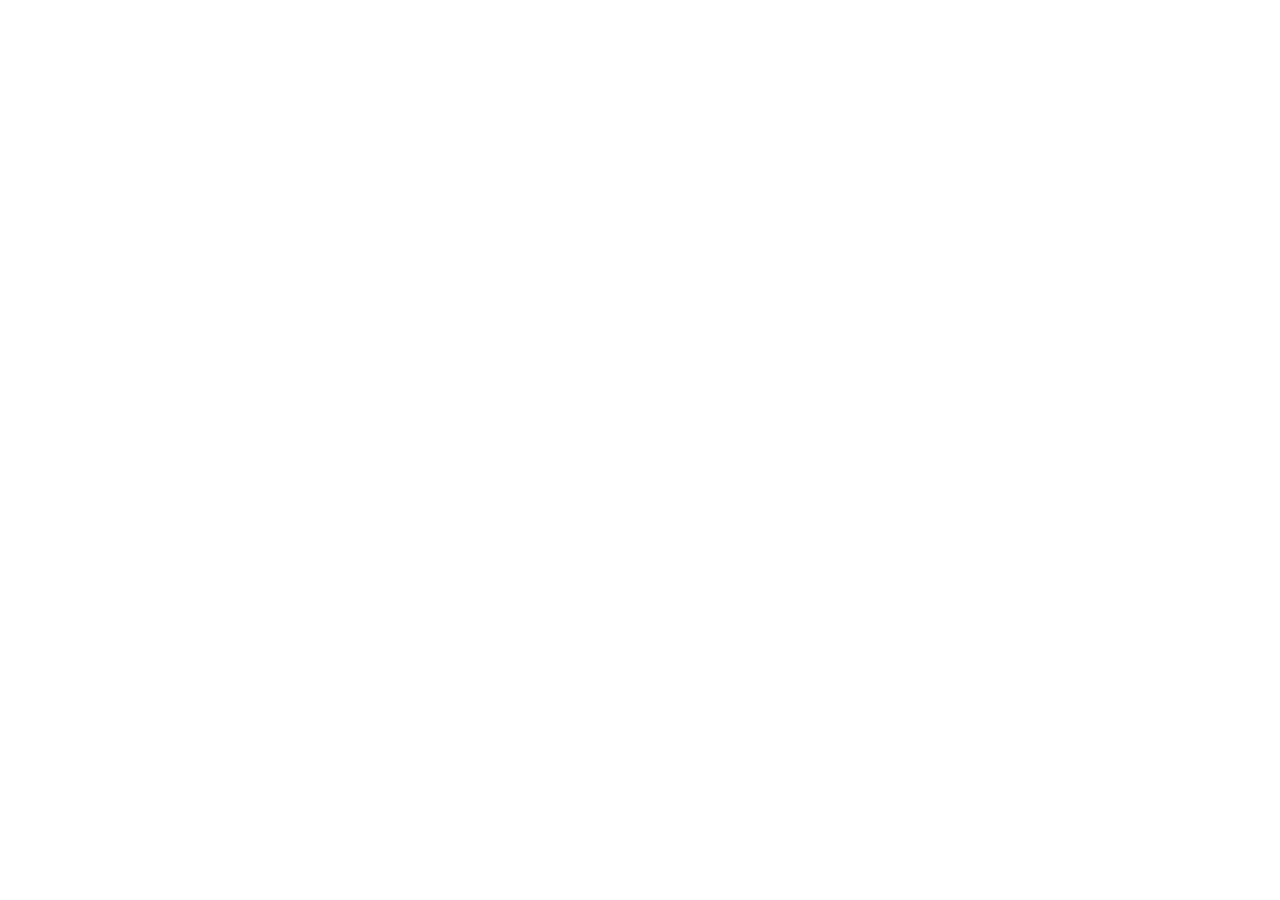
==== index.html @ 7ea9eaf2 "new add-ons" ====
<!DOCTYPE html>
<html lang="en">
<head>
    <meta charset="UTF-8">

    <meta name="viewport" content="width=device-width, initial-scale=1.0">

    <title>The Vinyl Frontier</title>

    <link rel="stylesheet" href="styles.css">
    <link rel="icon" href="/Images/vinyl icon.png">

    <link rel="preconnect" href="https://fonts.googleapis.com">
    <link rel="preconnect" href="https://fonts.gstatic.com" crossorigin>
    <link href="https://fonts.googleapis.com/css2?family=MuseoModerno:ital,wght@0,100..900;1,100..900&display=swap" rel="stylesheet">

    <link rel="preconnect" href="https://fonts.googleapis.com">
    <link rel="preconnect" href="https://fonts.gstatic.com" crossorigin>
    <link href="https://fonts.googleapis.com/css2?family=Funnel+Display:wght@300..800&display=swap" rel="stylesheet">

</head>

<body>
    
</body>

</html>
---- styles.css ----
* {
    padding: 0;
    margin: 0;
    box-sizing: border-box;
}

body {
    
}

.back-main {
    justify-content: center;
    display: flex;
    align-items: center;
    min-height: 100vh;
    font-family: "MuseoModerno", "Funnel Display";
    background-image: url(Images/vinyldarker.jpg); 
    background-size: cover;
    background-repeat: no-repeat;
    overflow: hidden;
}

.main {
    width: 350px;
    height: 500px;
    background: #62676B;
    border-radius: 40px;
    box-shadow: 5px 20px 50px #fff;
}

#check1 {
    display: none;
}

.signup {
    position: relative;
    width: 100%;
    height: 100%;
}

label {
    color: #151618;
    font-size: 2.3rem;
    justify-content: center;
    display: flex;
    margin: 60px;
    font-weight: bold;
    cursor: pointer;
    transition: .5s ease-in-out;
}

input {
    width: 60%;
    height: 20px;
    background: #CED3D6;
    justify-content: center;
    display: flex;
    margin: 20px auto;
    padding: 10px;
    border: none;
    outline: none;
    border-radius: 5px;
}

button {
    width: 60%;
    height: 30px;
    margin: 10px auto;
    justify-content: center;
    display: block;
    color: #151618;
    background: #CED3D6;
    font-size: 1em;
    font-weight: bold;
    margin-top: 20px;
    outline: none;
    border: none;
    border-radius: 5px;
    transition: .2s ease-in;
    cursor: pointer;
}

button:hover {
    background:#151618;
    color:#CED3D6;
}

.log:hover  {
    background: #62676B;
    color: #CED3D6;
}

.login {
    color: #CED3D6;
    height: 460px;
    background: #151618;
    border-radius: 40% / 10%;
    transform: translateY(-110px);
    transition: .8s ease-in-out;
}

.login label {
    color: #CED3D6;
    transform: scale(.6);
}

#check1:checked ~ .login {
    transform: translateY(-500px);
}

#checked:checked ~ .login label {
    transform: scale(1);
}

#checked:checked ~ .signup label {
    transform: scale(-6);
}
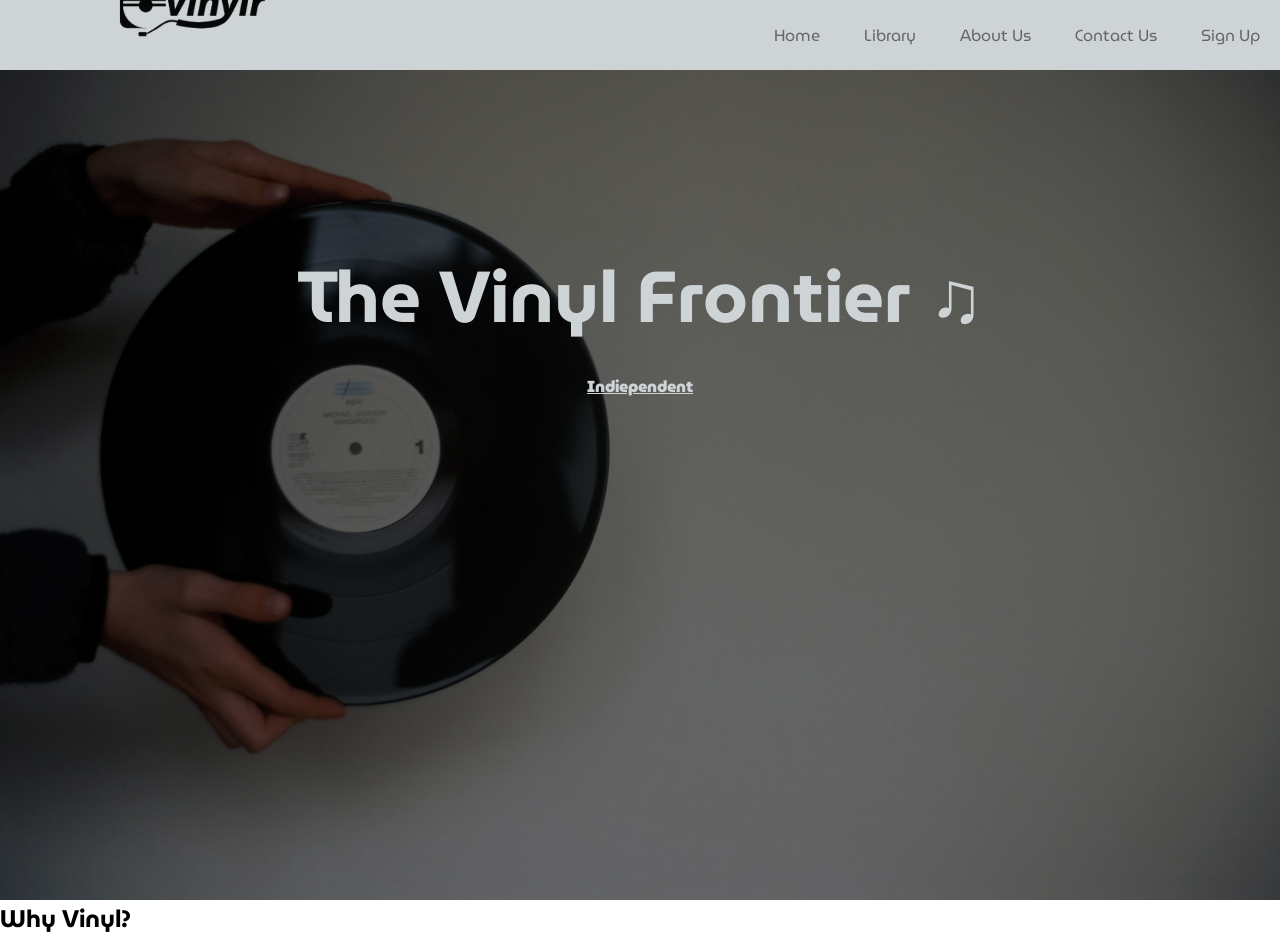
==== commit 319ccf30: "banner @1 done" ====
--- a/index.html
+++ b/index.html
@@ -21,7 +21,40 @@
 </head>
 
 <body>
-    
+    <header>
+        <div class="banner">
+            <div class="navbar">
+                <img src="Images/vinyl logo.png" class="banner-img1">
+                <ul>
+                    <li><a href="">Home</a></li>
+                    <li><a href="">Library</a></li>
+                    <li><a href="">About Us</a></li>
+                    <li><a href="">Contact Us</a></li>
+                    <li><a href="signup.html">Sign Up</a></li>
+                </ul>
+            </div>
+
+            <div class="content">
+                <h1>The Vinyl Frontier <span>&#9835;</span></h1>
+                <p>Indiependent</p>
+            </div>
+        </div>
+    </header>
+
+    <main>
+
+        <section>
+            <div class="container">
+                <div class="section-title">
+                    <h1>Why Vinyl?</h1>
+                    <div class="line"></div>
+                </div>
+                <div class="services">
+
+                </div>
+            </div>
+        </section>
+    </main>
 </body>
 
 </html>
--- a/styles.css
+++ b/styles.css
@@ -5,15 +5,16 @@
 }
 
 body {
-    
+    font-family: "MuseoModerno", "Funnel Display";
 }
+
+/* Sign Up / Log In Page */
 
 .back-main {
     justify-content: center;
     display: flex;
     align-items: center;
     min-height: 100vh;
-    font-family: "MuseoModerno", "Funnel Display";
     background-image: url(Images/vinyldarker.jpg); 
     background-size: cover;
     background-repeat: no-repeat;
@@ -116,3 +117,75 @@
     transform: scale(-6);
 }
 
+/* Sign Up / Log In Page */
+
+/* Home Page */
+
+.banner {
+  width: 100%;
+  height: 100vh;
+  background-image:  linear-gradient(rgba(0, 0, 0, 0.5), rgba(0, 0, 0, 0.5)), url(Images/hand\ holding\ a\ vinyl.jpg);
+  background-position: center;
+  background-size: cover
+}
+
+.navbar {
+    width: 100%;
+    margin: auto;
+    padding: 35px 0;
+    display: flex;
+    align-items: center;
+    justify-content: space-between;
+    background-color: #CED3D6;
+    height: 5vh;
+}
+
+.banner-img1 {
+    width: 30%;
+    cursor: pointer;
+    padding: 90px 0;
+}
+
+.navbar ul li {
+    list-style: none;
+    display: inline-block;
+    margin: 0 20px;
+    position: relative;
+}
+
+.navbar ul li a {
+    text-decoration: none;
+    color: #62676B;
+}
+
+.content {
+    width: 100%;
+    position: absolute;
+    text-align: center;
+    color: #CED3D6;
+    padding-top: 90px;
+}
+
+.content h1{
+    font-size: 4.5em;
+    margin-top: 80px;
+    
+}
+
+span {
+    animation: titlespin 1s infinite alternate-reverse;
+}
+
+.content p{
+    margin: 20px auto;
+    font-weight: 900;
+    line-height: 25px;
+    text-decoration: underline;
+}
+
+@keyframes titlespin {
+    0% { color: #CED3D6; }
+  50% { color: #62676B; }
+  100% { color: #151618; }
+}
+/* Home Page */
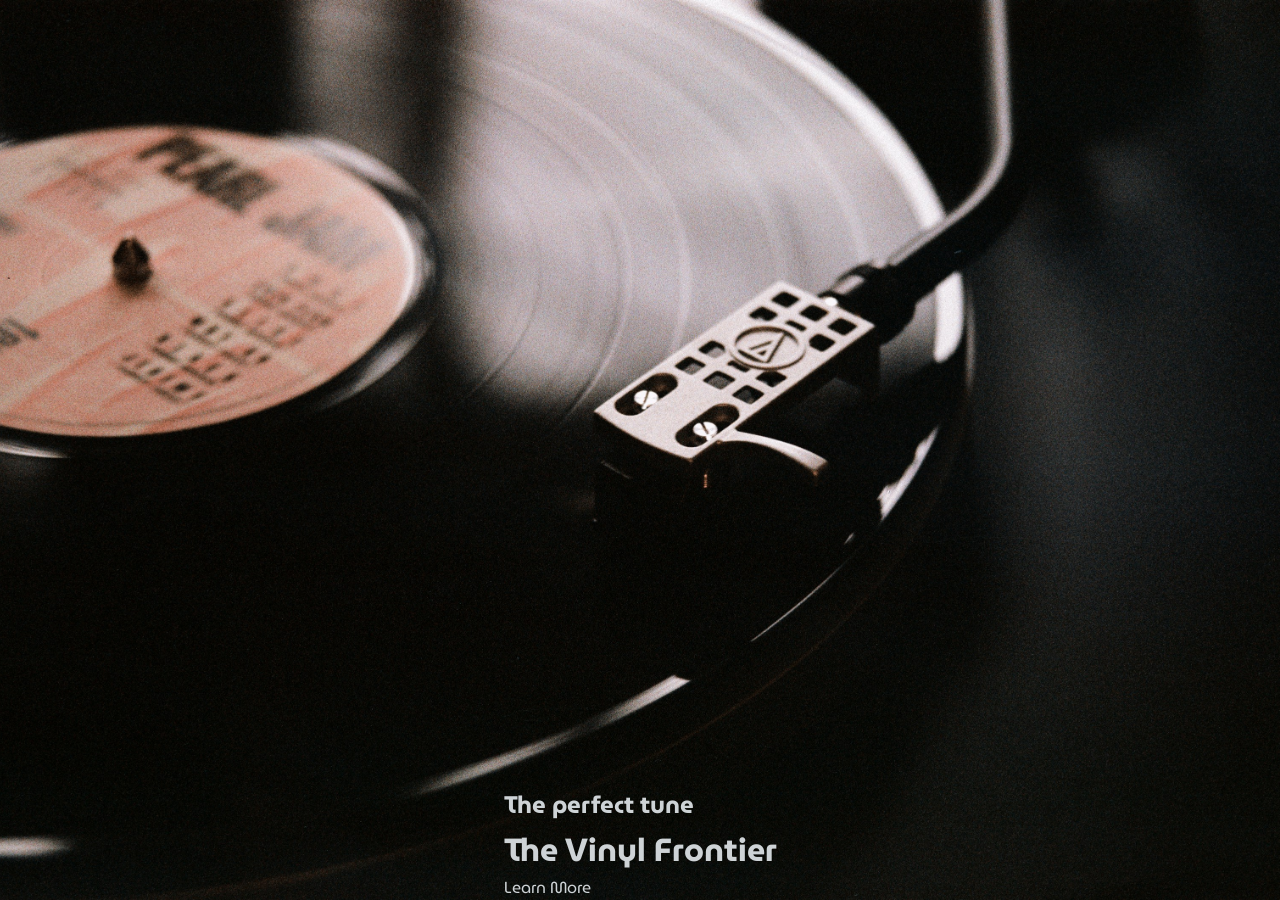
==== commit f1809b77: "home page changes" ====
--- a/index.html
+++ b/index.html
@@ -21,40 +21,15 @@
 </head>
 
 <body>
-    <header>
-        <div class="banner">
-            <div class="navbar">
-                <img src="Images/vinyl logo.png" class="banner-img1">
-                <ul>
-                    <li><a href="">Home</a></li>
-                    <li><a href="">Library</a></li>
-                    <li><a href="">About Us</a></li>
-                    <li><a href="">Contact Us</a></li>
-                    <li><a href="signup.html">Sign Up</a></li>
-                </ul>
-            </div>
 
-            <div class="content">
-                <h1>The Vinyl Frontier <span>&#9835;</span></h1>
-                <p>Indiependent</p>
-            </div>
+    <header class="banner-three">
+        <div class="header-content">
+            <h2>The perfect tune</h2>
+            <div class="line"></div>
+            <h1>The Vinyl Frontier</h1>
+            <a href="" class="ctn">Learn More</a>
         </div>
     </header>
-
-    <main>
-
-        <section>
-            <div class="container">
-                <div class="section-title">
-                    <h1>Why Vinyl?</h1>
-                    <div class="line"></div>
-                </div>
-                <div class="services">
-
-                </div>
-            </div>
-        </section>
-    </main>
 </body>
 
 </html>
--- a/styles.css
+++ b/styles.css
@@ -102,7 +102,7 @@
 
 .login label {
     color: #CED3D6;
-    transform: scale(.6);
+    transform: scale(0.6);
 }
 
 #check1:checked ~ .login {
@@ -120,72 +120,123 @@
 /* Sign Up / Log In Page */
 
 /* Home Page */
-
-.banner {
-  width: 100%;
-  height: 100vh;
-  background-image:  linear-gradient(rgba(0, 0, 0, 0.5), rgba(0, 0, 0, 0.5)), url(Images/hand\ holding\ a\ vinyl.jpg);
-  background-position: center;
-  background-size: cover
-}
-
-.navbar {
+.banner-three {
     width: 100%;
-    margin: auto;
-    padding: 35px 0;
-    display: flex;
+    height: 100vh;
+    background-image: url(Images/dark\ vinyl.jpg);
+    background-position: center;
+    background-size: cover;
+    display: flex;
+    align-items: flex-end;
+    justify-content: center;
+    color: #CED3D6;
+}   
+
+a.ctn {
+    text-decoration: none;
+    color: #CED3D6;
+} 
+
+/* Home Page */
+
+/* Contact Us */
+
+.container {
+    min-height: 100vh;
+    display: flex;
+    justify-content: center;
     align-items: center;
+    background: url(Images/guy\ playing\ a\ vinyl.jpg);
+    background-position: center;
+    background-size: cover;
+}
+
+.container form {
+    width: 670px;
+    height: 400px;
+    display: flex;
+    justify-content: center;
+    box-shadow: 20px 20px 50px rgba(0, 0, 0, 0.9);
+    background: rgba(255, 255, 255, 0.1);
+    flex-wrap: wrap;
+}
+
+.container form h1 {
+    color: #CED3D6;
+    font-weight: 500;
+    margin-top: 20px;
+    width: 500px;
+    text-align: center;
+}
+
+.container form input {
+    width: 290px;
+    height: 40px;
+    padding-left: 10px;
+    outline: none;
+    border: none;
+    font-size: 15px;
+    margin-bottom: 10px;
+    background: none;
+    border-bottom: 2px solid #fff;
+}
+
+.container form input::placeholder {
+    color: #fff;
+}
+
+.container form #lastName, .container form #mobile {
+    margin-left: 20px;
+}
+
+.container form h4 {
+    color: #CED3D6;
+    font-weight: 600;
+    width: 600px;
+    margin-top: 20px;
+    text-align: center;
+}
+
+.container form textarea {
+    background: none;
+    border: none;
+    border-bottom: 2px solid #fff;
+    color: #fff;
+    font-weight: 200;
+    font-size: 15px;
+    padding: 10px;
+    outline: none;
+    min-width: 600px;
+   
+}
+
+textarea::-webkit-scrollbar {
+    width: 1em;
+}
+
+textarea::-webkit-scrollbar-thumb {
+    background-color: #fff;
+}
+
+.container form #button1 {
+    border: none;
+    background: #62676B;
+    border-radius: 5px;
+    margin-top: 20px;
+    font-weight: 600;
+    font-size: 20px;
+    color: #CED3D6;
+}
+
+.container form #button1:hover {
+    opacity: 0.7;
+}
+/* Contact Us */
+
+/* Song Library */
+
+.album-one {
+    display: flex;
     justify-content: space-between;
-    background-color: #CED3D6;
-    height: 5vh;
-}
-
-.banner-img1 {
-    width: 30%;
-    cursor: pointer;
-    padding: 90px 0;
-}
-
-.navbar ul li {
-    list-style: none;
-    display: inline-block;
-    margin: 0 20px;
-    position: relative;
-}
-
-.navbar ul li a {
-    text-decoration: none;
-    color: #62676B;
-}
-
-.content {
-    width: 100%;
-    position: absolute;
-    text-align: center;
-    color: #CED3D6;
-    padding-top: 90px;
-}
-
-.content h1{
-    font-size: 4.5em;
-    margin-top: 80px;
-    
-}
-
-span {
-    animation: titlespin 1s infinite alternate-reverse;
-}
-
-.content p{
-    margin: 20px auto;
-    font-weight: 900;
-    line-height: 25px;
-    text-decoration: underline;
-}
-
-@keyframes titlespin {
-    0% { color: #CED3D6; }
-  50% { color: #62676B; }
-  100% { color: #151618; }
-}
-/* Home Page */+}
+/* Song Library */
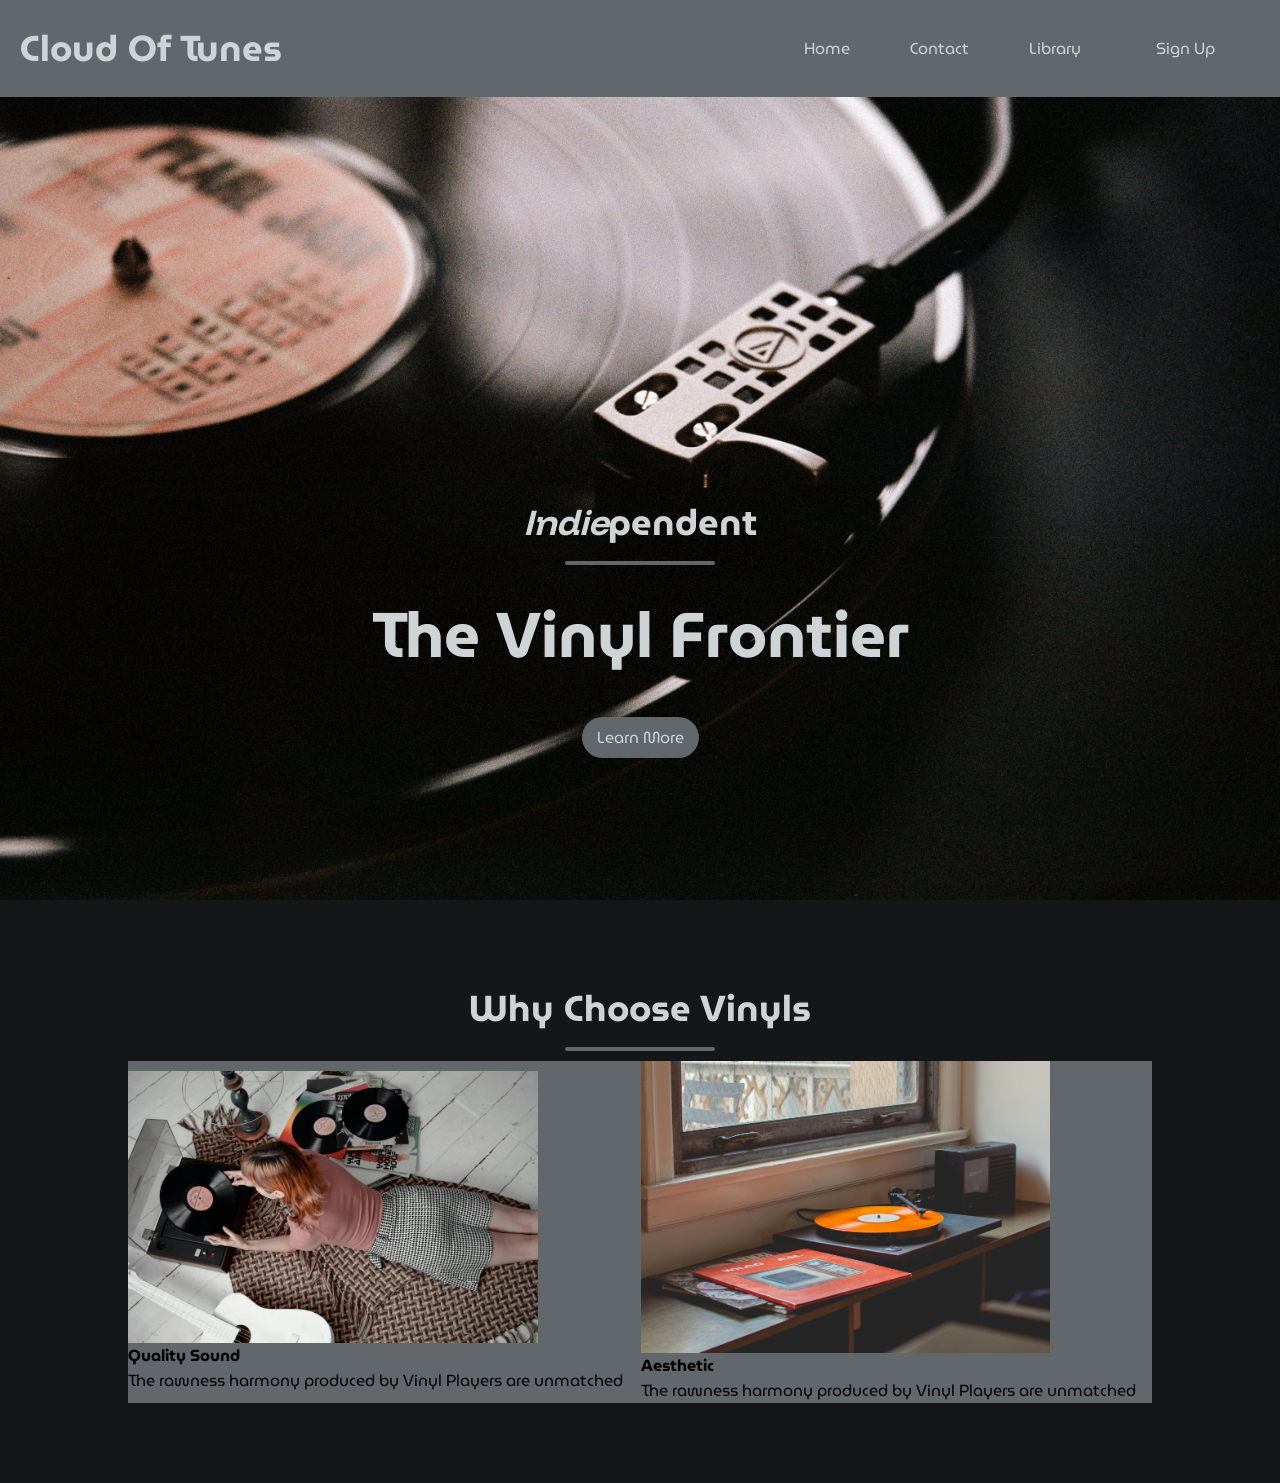
==== commit 14ce9aa1: "some changes" ====
--- a/index.html
+++ b/index.html
@@ -22,14 +22,47 @@
 
 <body>
 
+    <nav class="navbar">
+        <h1 class="logo">Cloud Of Tunes</h1>
+        <ul class="nav-links">
+            <li class="active"><a href="index.html">Home</a></li>
+            <li class="active"><a href="contact.html">Contact</a></li>
+            <li class="active"><a href="library.html">Library</a></li>
+            <li class="ctn"><a href="signup.html">Sign Up</a></li>
+        </ul>
+    </nav>
+
     <header class="banner-three">
         <div class="header-content">
-            <h2>The perfect tune</h2>
+            <h2><i>Indie</i>pendent</h2>
             <div class="line"></div>
             <h1>The Vinyl Frontier</h1>
-            <a href="" class="ctn">Learn More</a>
+            <a href="about.html" class="ctn">Learn More</a>
         </div>
     </header>
+
+    <section>
+        <div>
+            <h1 class="title">Why Choose Vinyls</h1>
+            <div class="line"></div>
+        <div class="row">
+            <div class="col">
+                <img src="Images/lady laying down with music around her.jpg">
+                <h4>Quality Sound</h4>
+                <p>The rawness harmony produced by Vinyl Players are unmatched</p>
+                <!-- <a href="#" class="ctn">Learn More</a> -->
+            </div>
+            <div class="col">
+                <img src="Images/vinyl table.jpg">
+                <h4>Aesthetic</h4>
+                <p>The rawness harmony produced by Vinyl Players are unmatched</p>
+                <!-- <a href="#" class="ctn">Learn More</a> -->
+            </div>
+        </div>
+        </div>
+    </section>
 </body>
 
+
+
 </html>
--- a/styles.css
+++ b/styles.css
@@ -6,6 +6,7 @@
 
 body {
     font-family: "MuseoModerno", "Funnel Display";
+    background-color: #151618;
 }
 
 /* Sign Up / Log In Page */
@@ -82,7 +83,7 @@
 }
 
 button:hover {
-    background:#151618;
+    background:#62676B;
     color:#CED3D6;
 }
 
@@ -105,6 +106,10 @@
     transform: scale(0.6);
 }
 
+.redirect {
+    color: #151618;
+}
+
 #check1:checked ~ .login {
     transform: translateY(-500px);
 }
@@ -129,13 +134,132 @@
     display: flex;
     align-items: flex-end;
     justify-content: center;
-    color: #CED3D6;
 }   
 
-a.ctn {
+.navbar {
+    position: absolute;
+    top: 0;
+    left: 0;
+    display: flex;
+    width: 100%;
+    justify-content: space-between;
+    padding: 20px;
+    color: #151618;
+    background: #62676B;
+}
+
+.nav-links {
+    display: flex;
+    align-items: center;
+}
+
+.nav-links li {
+    margin: 0 30px;
+}
+
+.header-content {
+    margin-bottom: 150px;
+    color: #CED3D6;
+    text-align: center;
+}
+
+.header-content h2 {
+    font-size: 4vmin;
+}
+
+.line {
+    width: 150px;
+    height: 4px;
+    background: #62676B;
+    margin: 10px auto;
+    border-radius: 5px;
+}
+
+.header-content h1 {
+    font-size: 7vmin;
+    margin-top: 20px;
+    margin-bottom: 40px;
+}
+
+.ctn {
+    padding: 8px 15px;
+    background: #62676B;
+    border-radius: 30px;
+    color: #CED3D6;
+}
+
+ul {
+    list-style: none;
+}
+
+a {
     text-decoration: none;
     color: #CED3D6;
 } 
+
+.logo {
+    font-size: 4vmin;
+    color: #CED3D6;
+}
+
+.active:hover {
+    color: #CED3D6;
+    text-decoration: underline;
+    font-weight: bold;
+}
+
+span {
+    animation: titlespin 1s infinite alternate-reverse;
+}
+
+@keyframes titlespin {
+    0% { color: #CED3D6; }
+  50% { color: #62676B; }
+  100% { color: #151618; }
+}
+
+
+@media (max-width: 600px){
+    .navbar {
+        padding: 0;
+    }
+    .nav-links {
+        flex-direction: column;
+        width: 100%;
+        height: 100vh;
+        justify-content: center;
+        background: #151618;
+    }
+    .nav-links li{
+        margin: 30px auto;
+    }
+}
+
+section {
+    width: 80%;
+    margin: 80px auto;
+}
+
+.title {
+    text-align: center;
+    font-size: 4vmin;
+    color: #CED3D6;
+}
+
+.row {
+    display: flex;
+    align-items: center;
+    width: 100%;
+    justify-content: space-between;
+    background: #62676B;
+}
+
+.row .col img {
+    display: flex;
+    flex-direction: column;
+    align-items: center;
+    width: 80%;
+}
 
 /* Home Page */
 
@@ -146,7 +270,7 @@
     display: flex;
     justify-content: center;
     align-items: center;
-    background: url(Images/guy\ playing\ a\ vinyl.jpg);
+    background: url(Images/glowy\ vinyl.jpg);
     background-position: center;
     background-size: cover;
 }
@@ -235,8 +359,121 @@
 
 /* Song Library */
 
+ .carousel-driver-title {
+    color: white;
+    text-align: center;
+    margin: 20px 0 0 20px;
+    padding: 20px 0;
+    font-size: 2.5em;
+}
+
+.carousel-driver-title:hover {
+    color:#202D36;
+    text-decoration: dashed;
+}
+
+.slider {
+    width: 100%;
+    height: 500px;
+    overflow: hidden;
+    margin-top: 70px;
+}
+
+figure {
+    position: relative;
+    left: 0;
+    width: 400%; 
+    animation: 10s slide infinite;
+}
+
+.slide {
+    position: relative;
+    width: 25%;
+    float: left;
+}
+
+.slide h1{
+    position: absolute;
+    font-size: 3em;
+    width: 100%;
+    text-align: center;
+    margin-top: 50px;
+    color: white;
+    text-shadow: 1px 1px 2px rgba(0, 0, 0, 0.5);
+}
+
+.slide img{
+    width: 100%;
+    height: 500px;
+}
+
+@keyframes slide{
+    0%{
+        left:0;
+    }
+    10%{
+        left:0;
+    }
+    20%{
+        left:-100%;
+    }
+    30%{
+        left:-100%;
+    }
+    40%{
+        left:-200%;
+    }
+    50%{
+        left:-200%;
+    }
+    55%{
+        left:-300%;
+    }
+    65%{
+        left:-300%;
+    }
+    66%{
+        left:-200%;
+    }
+    74%{
+        left:-200%;
+    }
+    75%{
+        left:-100%;
+    }
+    85%{
+        left:-100%;
+    }
+    90%{
+        left:0;
+    }
+    1000%{
+        left:0;
+    }
+}
+/* animation gallery */
+
+.container-three {
+    margin-top: 4vmin;
+    padding: 0 7vmin;
+    display: flex;
+
+}
+
+.logo-one {
+    color: #fff;
+    text-align: center;
+    font-size: 7vmin;
+    margin-top: 10px;
+}
+
 .album-one {
-    display: flex;
-    justify-content: space-between;
-}
-/* Song Library */+    padding: 3vmin 0;
+    
+}
+/* Song Library */
+
+/* About Us  */
+
+
+/* About Us */
